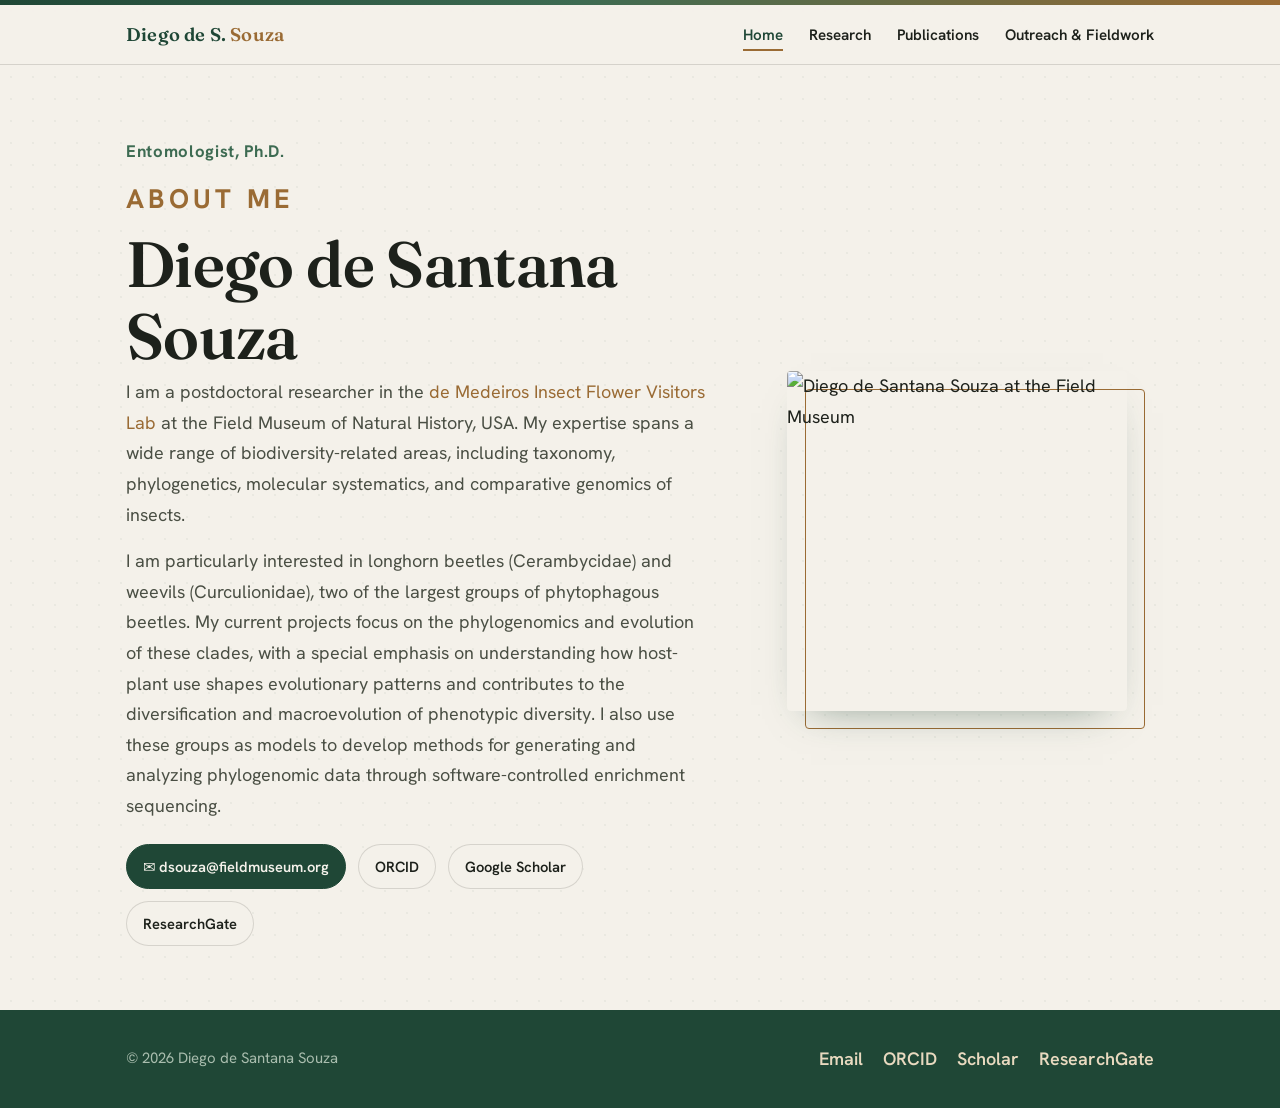
==== index.html @ a5bf499d "Add files via upload" ====
<!DOCTYPE html>
<html lang="en">
<head>
<meta charset="UTF-8">
<meta name="viewport" content="width=device-width, initial-scale=1">
<title>Diego de S. Souza | Entomologist</title>
<meta name="description" content="Diego de Santana Souza — entomologist (Ph.D.) studying the diversity, systematics, phylogenomics, and evolution of longhorn beetles (Cerambycidae) and weevils (Curculionidae).">
<link rel="icon" href="data:image/svg+xml,<svg xmlns='http://www.w3.org/2000/svg' viewBox='0 0 100 100'><text y='.9em' font-size='90'>🪲</text></svg>">
<link rel="preconnect" href="https://fonts.googleapis.com">
<link rel="preconnect" href="https://fonts.gstatic.com" crossorigin>
<link href="https://fonts.googleapis.com/css2?family=Fraunces:opsz,wght@9..144,500;9..144,600&family=Hanken+Grotesk:wght@400;600;700&display=swap" rel="stylesheet">
<link rel="stylesheet" href="styles.css">
</head>
<body>
<div class="topbar"></div>

<!-- ============ NAVIGATION (identical on every page) ============ -->
<header class="nav">
  <div class="nav-inner">
    <div class="brand">Diego de S. <span>Souza</span></div>
    <nav><ul class="menu">
      <li><a href="index.html" class="active">Home</a></li>
      <li><a href="research.html">Research</a></li>
      <li><a href="publications.html">Publications</a></li>
      <li><a href="outreach.html">Outreach &amp; Fieldwork</a></li>
    </ul></nav>
  </div>
</header>

<!-- ============ HERO / ABOUT ============ -->
<main class="wrap">
  <section class="hero">
    <div class="intro">
      <p class="role fade d1">Entomologist, Ph.D.</p>
      <h1 class="fade d1"><span class="sm">About me</span>Diego de Santana Souza</h1>
      <div class="fade d2">
        <!-- EDIT YOUR BIO HERE -->
        <p>I am a postdoctoral researcher in the
          <a href="https://in-flo-lab.group/" target="_blank" rel="noopener">de Medeiros Insect Flower Visitors Lab</a>
          at the Field Museum of Natural History, USA. My expertise spans a wide range of
          biodiversity-related areas, including taxonomy, phylogenetics, molecular systematics,
          and comparative genomics of insects.</p>
        <p>I am particularly interested in longhorn beetles (Cerambycidae) and weevils
          (Curculionidae), two of the largest groups of phytophagous beetles. My current projects
          focus on the phylogenomics and evolution of these clades, with a special emphasis on
          understanding how host-plant use shapes evolutionary patterns and contributes to the
          diversification and macroevolution of phenotypic diversity. I also use these groups as
          models to develop methods for generating and analyzing phylogenomic data through
          software-controlled enrichment sequencing.</p>
      </div>
      <div class="links fade d3">
        <a class="chip solid" href="mailto:dsouza@fieldmuseum.org">✉ dsouza@fieldmuseum.org</a>
        <a class="chip" href="https://orcid.org/0000-0003-3917-6559" target="_blank" rel="noopener">ORCID</a>
        <a class="chip" href="https://scholar.google.com/citations?hl=en&amp;user=MsZHLAgAAAAJ" target="_blank" rel="noopener">Google Scholar</a>
        <a class="chip" href="https://www.researchgate.net/profile/Diego_Souza10" target="_blank" rel="noopener">ResearchGate</a>
      </div>
    </div>
    <div class="portrait fade d2">
      <!-- To use your own image later: replace the src below with images/portrait.jpg -->
      <img src="https://static.wixstatic.com/media/ae76cd_176a7095bec1429691bd9525cff50f92~mv2.jpg/v1/crop/x_0,y_131,w_768,h_762/fill/w_600,h_600,al_c,q_85,enc_avif,quality_auto/Diego_Souza_FMNH.jpg"
           alt="Diego de Santana Souza at the Field Museum">
    </div>
  </section>
</main>

<!-- ============ FOOTER (identical on every page) ============ -->
<footer class="site">
  <div class="wrap">
    <small>© <span id="yr"></span> Diego de Santana Souza</small>
    <div class="flinks">
      <a href="mailto:dsouza@fieldmuseum.org">Email</a>
      <a href="https://orcid.org/0000-0003-3917-6559" target="_blank" rel="noopener">ORCID</a>
      <a href="https://scholar.google.com/citations?hl=en&amp;user=MsZHLAgAAAAJ" target="_blank" rel="noopener">Scholar</a>
      <a href="https://www.researchgate.net/profile/Diego_Souza10" target="_blank" rel="noopener">ResearchGate</a>
    </div>
  </div>
</footer>
<script>document.getElementById('yr').textContent=new Date().getFullYear();</script>
</body>
</html>
---- styles.css ----
/* ============================================================
   Diego de S. Souza — personal academic site
   One stylesheet shared by all pages.
   Aesthetic: editorial naturalist — warm paper, beetle-green,
   bronze accents, Fraunces display + Hanken Grotesk body.
   ============================================================ */

:root{
  --paper:      #f4f1ea;   /* warm off-white background      */
  --paper-2:    #ece7db;   /* slightly deeper panel          */
  --ink:        #1d211b;   /* near-black, green-tinted text  */
  --ink-soft:   #4a4f44;   /* secondary text                 */
  --forest:     #1f4736;   /* primary deep beetle green      */
  --moss:       #3d6b52;   /* lighter green                  */
  --bronze:     #9a6b34;   /* accent / labels / links        */
  --bronze-2:   #b98a48;   /* hover accent                   */
  --line:       rgba(29,33,27,.14);
  --shadow:     0 18px 40px -24px rgba(31,71,54,.55);
  --maxw:       1080px;
}

/* ---------- reset ---------- */
*{ box-sizing:border-box; margin:0; padding:0; }
html{ scroll-behavior:smooth; }
body{
  background:var(--paper);
  color:var(--ink);
  font-family:"Hanken Grotesk", system-ui, sans-serif;
  font-size:18px;
  line-height:1.7;
  -webkit-font-smoothing:antialiased;
  /* faint dotted "specimen paper" texture */
  background-image:radial-gradient(rgba(31,71,54,.05) 1px, transparent 1px);
  background-size:22px 22px;
}
img{ max-width:100%; display:block; }
a{ color:var(--bronze); text-decoration:none; }
a:hover{ color:var(--bronze-2); }

/* ---------- layout helpers ---------- */
.wrap{ width:100%; max-width:var(--maxw); margin:0 auto; padding:0 26px; }
.section{ padding:64px 0; }
.section + .section{ border-top:1px solid var(--line); }

.label{
  font-size:.78rem; letter-spacing:.22em; text-transform:uppercase;
  color:var(--bronze); font-weight:700; margin-bottom:14px; display:block;
}
h1,h2,h3{ font-family:"Fraunces", Georgia, serif; line-height:1.12; font-weight:600; color:var(--ink); }
h2.title{ font-size:clamp(1.9rem,4vw,2.7rem); margin-bottom:8px; }
h3{ font-size:1.4rem; color:var(--forest); margin-bottom:10px; }
p{ margin-bottom:1rem; color:var(--ink-soft); }
p strong{ color:var(--ink); }

/* ---------- top bar accent ---------- */
.topbar{ height:5px; background:linear-gradient(90deg,var(--forest),var(--moss) 45%,var(--bronze)); }

/* ---------- navigation ---------- */
header.nav{
  position:sticky; top:0; z-index:50;
  background:rgba(244,241,234,.88);
  backdrop-filter:blur(8px);
  border-bottom:1px solid var(--line);
}
.nav-inner{ display:flex; align-items:center; justify-content:space-between; gap:18px; padding:14px 26px; max-width:var(--maxw); margin:0 auto; }
.brand{ font-family:"Fraunces",serif; font-weight:600; font-size:1.15rem; color:var(--forest); letter-spacing:.01em; white-space:nowrap; }
.brand span{ color:var(--bronze); }
.menu{ display:flex; gap:26px; list-style:none; flex-wrap:wrap; }
.menu a{
  color:var(--ink); font-weight:600; font-size:.95rem; position:relative; padding:4px 0;
}
.menu a::after{
  content:""; position:absolute; left:0; bottom:-2px; height:2px; width:0;
  background:var(--bronze); transition:width .28s ease;
}
.menu a:hover::after, .menu a.active::after{ width:100%; }
.menu a.active{ color:var(--forest); }

/* ---------- hero (home) ---------- */
.hero{ display:grid; grid-template-columns:1.25fr .85fr; gap:54px; align-items:center; padding:72px 0 64px; }
.hero .role{ font-size:1.05rem; color:var(--moss); font-weight:700; letter-spacing:.04em; margin-bottom:18px; }
.hero h1{ font-size:clamp(2.4rem,6vw,4rem); letter-spacing:-.01em; margin-bottom:6px; }
.hero h1 .sm{ display:block; font-size:.42em; letter-spacing:.16em; text-transform:uppercase; color:var(--bronze); font-family:"Hanken Grotesk",sans-serif; font-weight:700; margin-bottom:14px; }
.portrait{
  position:relative; justify-self:center;
}
.portrait img{
  width:340px; height:340px; object-fit:cover; border-radius:4px;
  box-shadow:var(--shadow); position:relative; z-index:2;
}
.portrait::before{
  content:""; position:absolute; inset:18px -18px -18px 18px;
  border:1px solid var(--bronze); border-radius:4px; z-index:1;
}

/* entrance animation */
.fade{ opacity:0; transform:translateY(16px); animation:rise .8s cubic-bezier(.2,.7,.3,1) forwards; }
.fade.d1{ animation-delay:.08s; } .fade.d2{ animation-delay:.18s; }
.fade.d3{ animation-delay:.28s; } .fade.d4{ animation-delay:.38s; }
@keyframes rise{ to{ opacity:1; transform:none; } }
@media (prefers-reduced-motion:reduce){ .fade{ animation:none; opacity:1; transform:none; } }

/* ---------- contact / link chips ---------- */
.links{ display:flex; flex-wrap:wrap; gap:12px; margin-top:22px; }
.chip{
  display:inline-flex; align-items:center; gap:8px; padding:9px 16px;
  border:1px solid var(--line); border-radius:999px; background:var(--paper);
  color:var(--ink); font-weight:600; font-size:.92rem; transition:all .2s ease;
}
.chip:hover{ border-color:var(--forest); color:var(--forest); transform:translateY(-2px); }
.chip.solid{ background:var(--forest); color:#f4f1ea; border-color:var(--forest); }
.chip.solid:hover{ background:var(--moss); color:#fff; }

/* ---------- page header (inner pages) ---------- */
.page-head{ padding:60px 0 8px; }

/* ---------- research projects ---------- */
.project{ padding:40px 0; border-top:1px solid var(--line); }
.project:first-of-type{ border-top:none; }
.project .body{ max-width:760px; }
.figs{ display:flex; flex-wrap:wrap; gap:18px; margin:22px 0 6px; }
.fig{ flex:1 1 280px; }
.fig img{ width:100%; border-radius:4px; box-shadow:var(--shadow); }
.fig figcaption{ font-size:.85rem; color:var(--ink-soft); margin-top:8px; font-style:italic; }
.funding{ font-size:.95rem; background:var(--paper-2); border-left:3px solid var(--bronze); padding:12px 16px; border-radius:0 4px 4px 0; color:var(--ink-soft); }
.relpubs{ margin-top:18px; }
.relpubs h4{ font-size:.8rem; letter-spacing:.16em; text-transform:uppercase; color:var(--bronze); margin-bottom:10px; }
.relpubs ul{ list-style:none; display:grid; gap:10px; }
.relpubs li{ font-size:.93rem; color:var(--ink-soft); padding-left:18px; position:relative; }
.relpubs li::before{ content:"▸"; position:absolute; left:0; color:var(--moss); }

/* ---------- publications list ---------- */
.pubgroup{ margin-bottom:46px; }
.pubgroup h3{ padding-bottom:8px; border-bottom:1px solid var(--line); margin-bottom:20px; }
ol.pubs{ list-style:none; counter-reset:none; display:grid; gap:16px; }
ol.pubs li{
  display:grid; grid-template-columns:40px 1fr; gap:14px;
  font-size:.97rem; color:var(--ink-soft); line-height:1.55;
}
ol.pubs .n{ font-family:"Fraunces",serif; color:var(--bronze); font-weight:600; text-align:right; }
ol.pubs em{ color:var(--ink); }       /* journal names */
ol.pubs .me{ color:var(--ink); font-weight:700; } /* author = Souza */
.doi{ display:inline-block; font-size:.8rem; font-weight:700; letter-spacing:.04em; color:var(--forest); border-bottom:1px solid var(--bronze); }
.doi:hover{ color:var(--bronze-2); }

/* ---------- galleries ---------- */
.grid{ display:grid; grid-template-columns:repeat(auto-fill,minmax(220px,1fr)); gap:16px; }
.card{ position:relative; overflow:hidden; border-radius:5px; box-shadow:var(--shadow); background:#000; }
.card img{ width:100%; aspect-ratio:1/1; object-fit:cover; transition:transform .5s ease, opacity .3s; }
.card:hover img{ transform:scale(1.06); }
.card.captioned figcaption{
  position:absolute; inset:auto 0 0 0; padding:14px 14px 12px;
  font-size:.82rem; line-height:1.4; color:#f4f1ea;
  background:linear-gradient(to top, rgba(15,31,24,.92), rgba(15,31,24,0));
  opacity:0; transform:translateY(8px); transition:all .3s ease;
}
.card.captioned:hover figcaption{ opacity:1; transform:none; }

/* ---------- footer ---------- */
footer.site{ background:var(--forest); color:#dfe7df; margin-top:0; }
footer.site .wrap{ padding:34px 26px; display:flex; flex-wrap:wrap; gap:18px; justify-content:space-between; align-items:center; }
footer.site a{ color:#e8d9bf; font-weight:600; }
footer.site a:hover{ color:#fff; }
footer.site .flinks{ display:flex; gap:20px; flex-wrap:wrap; }
footer.site small{ color:#a9bdae; }

/* ---------- responsive ---------- */
@media (max-width:820px){
  .hero{ grid-template-columns:1fr; gap:32px; padding:48px 0; }
  .portrait{ order:-1; }
  .portrait img{ width:260px; height:260px; }
  .nav-inner{ flex-direction:column; align-items:flex-start; gap:10px; }
  .menu{ gap:16px; }
  body{ font-size:17px; }
}
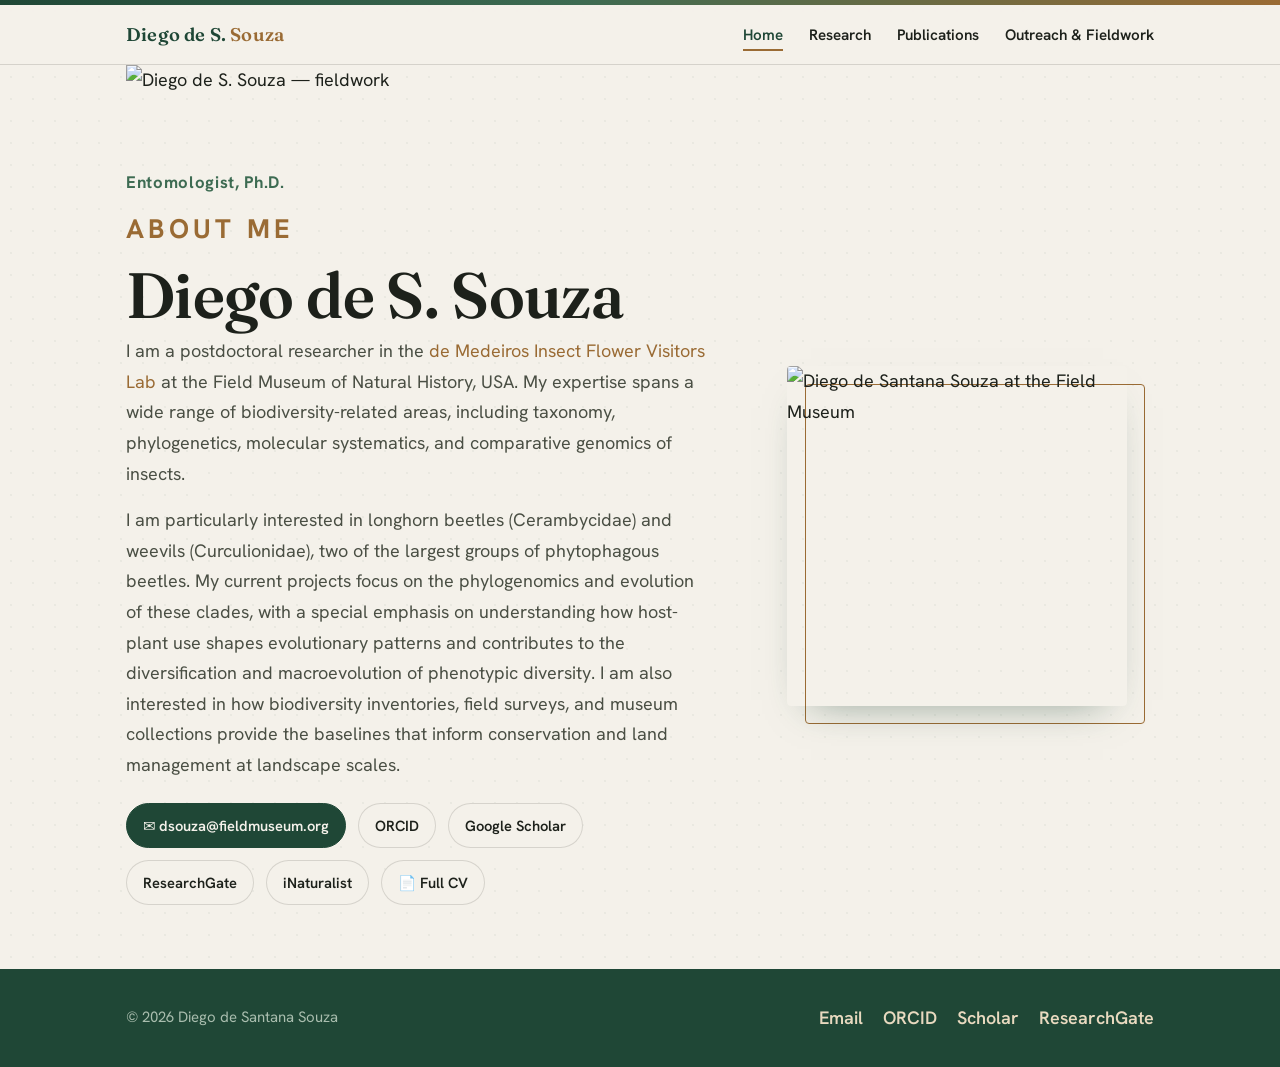
==== commit 9a4e42a1: "Correct name and enhance links in index.html Updated name formatting and added new links." ====
--- a/index.html
+++ b/index.html
@@ -29,10 +29,14 @@
 
 <!-- ============ HERO / ABOUT ============ -->
 <main class="wrap">
+  <div class="hero-banner fade d1">
+    <!-- Top banner photo (from your Wix site). Swap the src for images/banner.jpg later if you localize images. -->
+    <img src="https://static.wixstatic.com/media/ae76cd_067dae80dca449459a93fd219f24b1c9~mv2.jpg/v1/fill/w_1600,h_500,al_c,q_85,enc_avif,quality_auto/ae76cd_067dae80dca449459a93fd219f24b1c9~mv2.jpg" alt="Diego de S. Souza — fieldwork">
+  </div>
   <section class="hero">
     <div class="intro">
       <p class="role fade d1">Entomologist, Ph.D.</p>
-      <h1 class="fade d1"><span class="sm">About me</span>Diego de Santana Souza</h1>
+      <h1 class="fade d1"><span class="sm">About me</span>Diego de S. Souza</h1>
       <div class="fade d2">
         <!-- EDIT YOUR BIO HERE -->
         <p>I am a postdoctoral researcher in the
@@ -44,15 +48,17 @@
           (Curculionidae), two of the largest groups of phytophagous beetles. My current projects
           focus on the phylogenomics and evolution of these clades, with a special emphasis on
           understanding how host-plant use shapes evolutionary patterns and contributes to the
-          diversification and macroevolution of phenotypic diversity. I also use these groups as
-          models to develop methods for generating and analyzing phylogenomic data through
-          software-controlled enrichment sequencing.</p>
+          diversification and macroevolution of phenotypic diversity. I am also interested in how
+          biodiversity inventories, field surveys, and museum collections provide the baselines that
+          inform conservation and land management at landscape scales.</p>
       </div>
       <div class="links fade d3">
         <a class="chip solid" href="mailto:dsouza@fieldmuseum.org">✉ dsouza@fieldmuseum.org</a>
         <a class="chip" href="https://orcid.org/0000-0003-3917-6559" target="_blank" rel="noopener">ORCID</a>
         <a class="chip" href="https://scholar.google.com/citations?hl=en&amp;user=MsZHLAgAAAAJ" target="_blank" rel="noopener">Google Scholar</a>
         <a class="chip" href="https://www.researchgate.net/profile/Diego_Souza10" target="_blank" rel="noopener">ResearchGate</a>
+        <a class="chip" href="https://www.inaturalist.org/people/diegosouza" target="_blank" rel="noopener">iNaturalist</a>
+        <a class="chip cv" href="CV_Diego_de_S_Souza.pdf" target="_blank" rel="noopener">📄 Full CV</a>
       </div>
     </div>
     <div class="portrait fade d2">
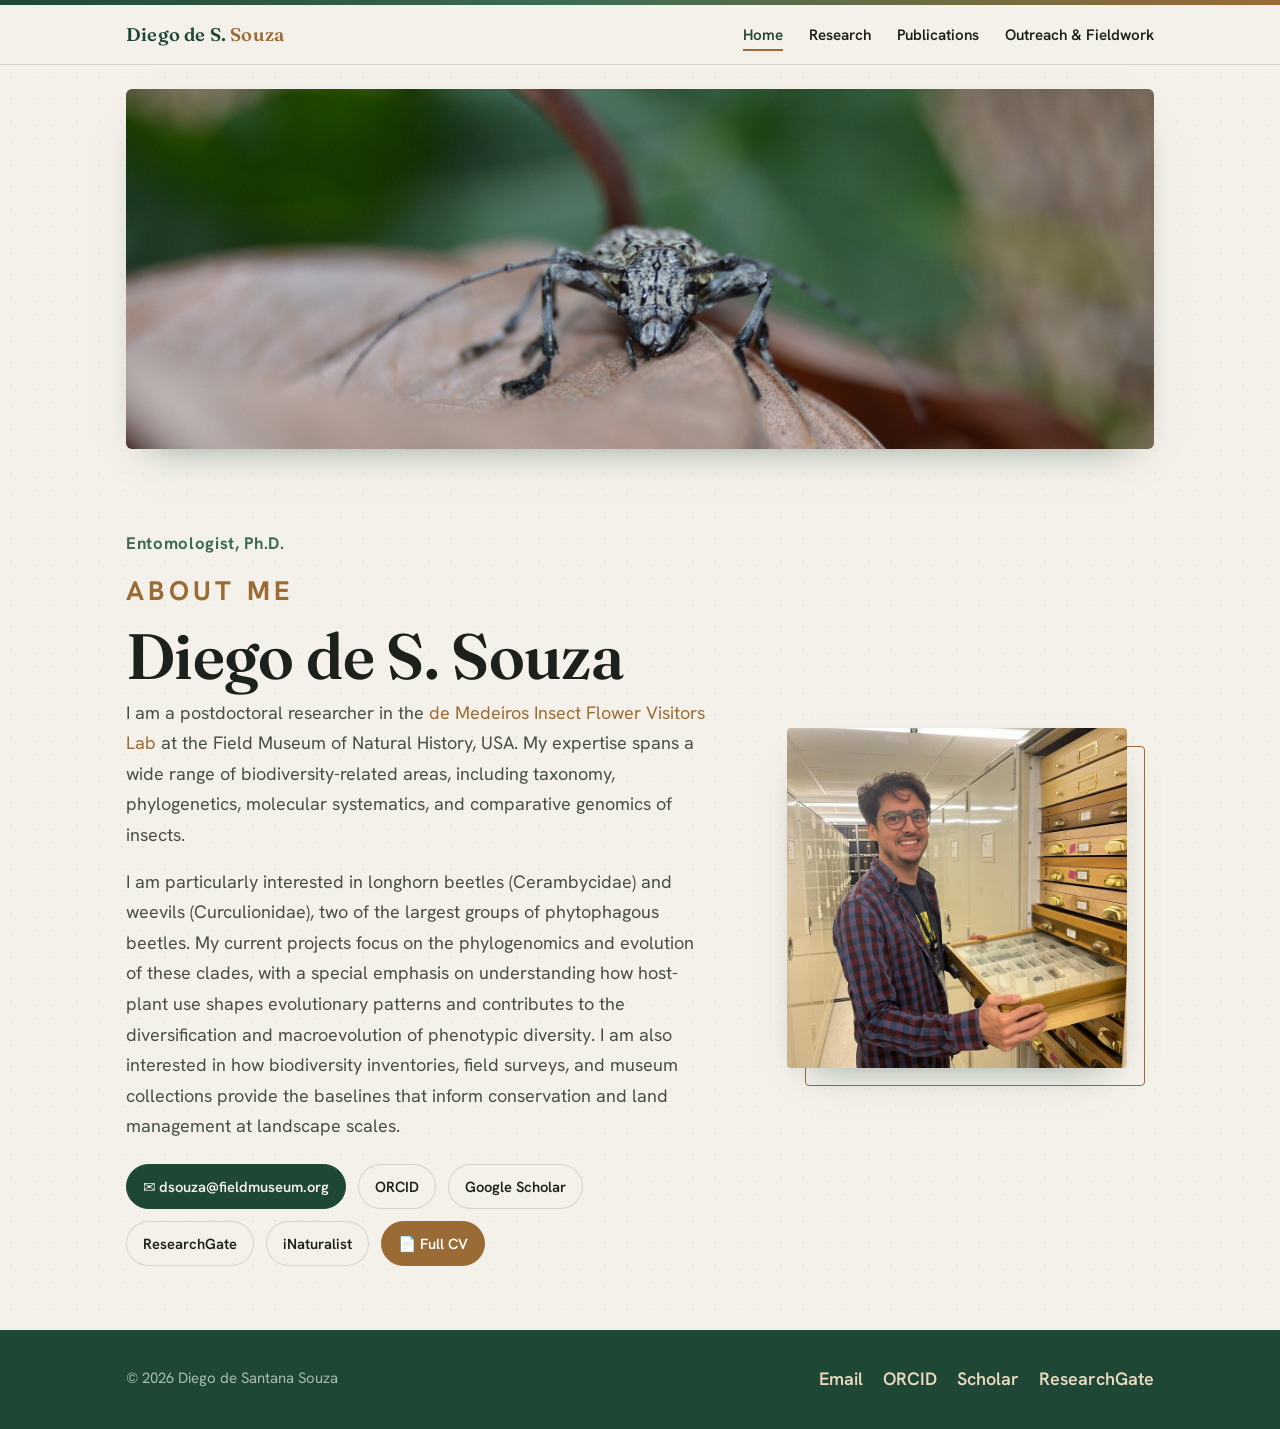
==== commit d2e5a291: "Update image sources to local files" ====
--- a/index.html
+++ b/index.html
@@ -31,7 +31,7 @@
 <main class="wrap">
   <div class="hero-banner fade d1">
     <!-- Top banner photo (from your Wix site). Swap the src for images/banner.jpg later if you localize images. -->
-    <img src="https://static.wixstatic.com/media/ae76cd_067dae80dca449459a93fd219f24b1c9~mv2.jpg/v1/fill/w_1600,h_500,al_c,q_85,enc_avif,quality_auto/ae76cd_067dae80dca449459a93fd219f24b1c9~mv2.jpg" alt="Diego de S. Souza — fieldwork">
+    <img src="images/banner.jpg" alt="Diego de S. Souza — fieldwork">
   </div>
   <section class="hero">
     <div class="intro">
@@ -63,7 +63,7 @@
     </div>
     <div class="portrait fade d2">
       <!-- To use your own image later: replace the src below with images/portrait.jpg -->
-      <img src="https://static.wixstatic.com/media/ae76cd_176a7095bec1429691bd9525cff50f92~mv2.jpg/v1/crop/x_0,y_131,w_768,h_762/fill/w_600,h_600,al_c,q_85,enc_avif,quality_auto/Diego_Souza_FMNH.jpg"
+      <img src="images/portrait.jpg"
            alt="Diego de Santana Souza at the Field Museum">
     </div>
   </section>
--- a/styles.css
+++ b/styles.css
@@ -173,3 +173,38 @@
   .menu{ gap:16px; }
   body{ font-size:17px; }
 }
+
+/* ===== additions: hero banner, split layouts, gallery, lightbox, CV button ===== */
+
+/* top banner photo on home */
+.hero-banner{ margin:24px 0 8px; }
+.hero-banner img{ width:100%; height:360px; object-fit:cover; border-radius:6px; box-shadow:var(--shadow); }
+@media (max-width:760px){ .hero-banner img{ height:220px; } }
+
+/* CV chip (distinct accent) */
+.chip.cv{ background:var(--bronze); color:#fff; border-color:var(--bronze); }
+.chip.cv:hover{ background:var(--bronze-2); color:#fff; }
+
+/* two-column project layout: text beside media */
+.split{ display:flex; gap:36px; align-items:flex-start; }
+.split .body{ flex:1 1 55%; }
+.split .media{ flex:1 1 45%; display:flex; flex-direction:column; gap:14px; margin-top:6px; }
+.split .media img{ width:100%; border-radius:4px; box-shadow:var(--shadow); }
+.split .media figcaption{ font-size:.85rem; color:var(--ink-soft); margin-top:6px; font-style:italic; }
+@media (max-width:760px){ .split{ flex-direction:column; gap:18px; } .split .media{ flex-basis:auto; } }
+
+/* equal-height image pair (e.g., twig girdled + girdling) */
+.figs.equal .fig img{ height:300px; object-fit:cover; }
+@media (max-width:760px){ .figs.equal .fig img{ height:240px; } }
+
+/* gallery: three per row */
+.grid{ grid-template-columns:repeat(3,1fr); }
+@media (max-width:760px){ .grid{ grid-template-columns:repeat(2,1fr); } }
+@media (max-width:460px){ .grid{ grid-template-columns:1fr; } }
+.grid .card{ cursor:zoom-in; }
+
+/* lightbox */
+.lightbox{ position:fixed; inset:0; background:rgba(15,20,16,.93); display:none; align-items:center; justify-content:center; z-index:100; padding:30px; cursor:zoom-out; }
+.lightbox.open{ display:flex; }
+.lightbox img{ max-width:94%; max-height:88%; border-radius:4px; box-shadow:0 20px 60px rgba(0,0,0,.5); background:#000; }
+.lightbox .cap{ position:absolute; left:0; right:0; bottom:18px; text-align:center; color:#e8e3d6; font-size:.9rem; padding:0 24px; }
